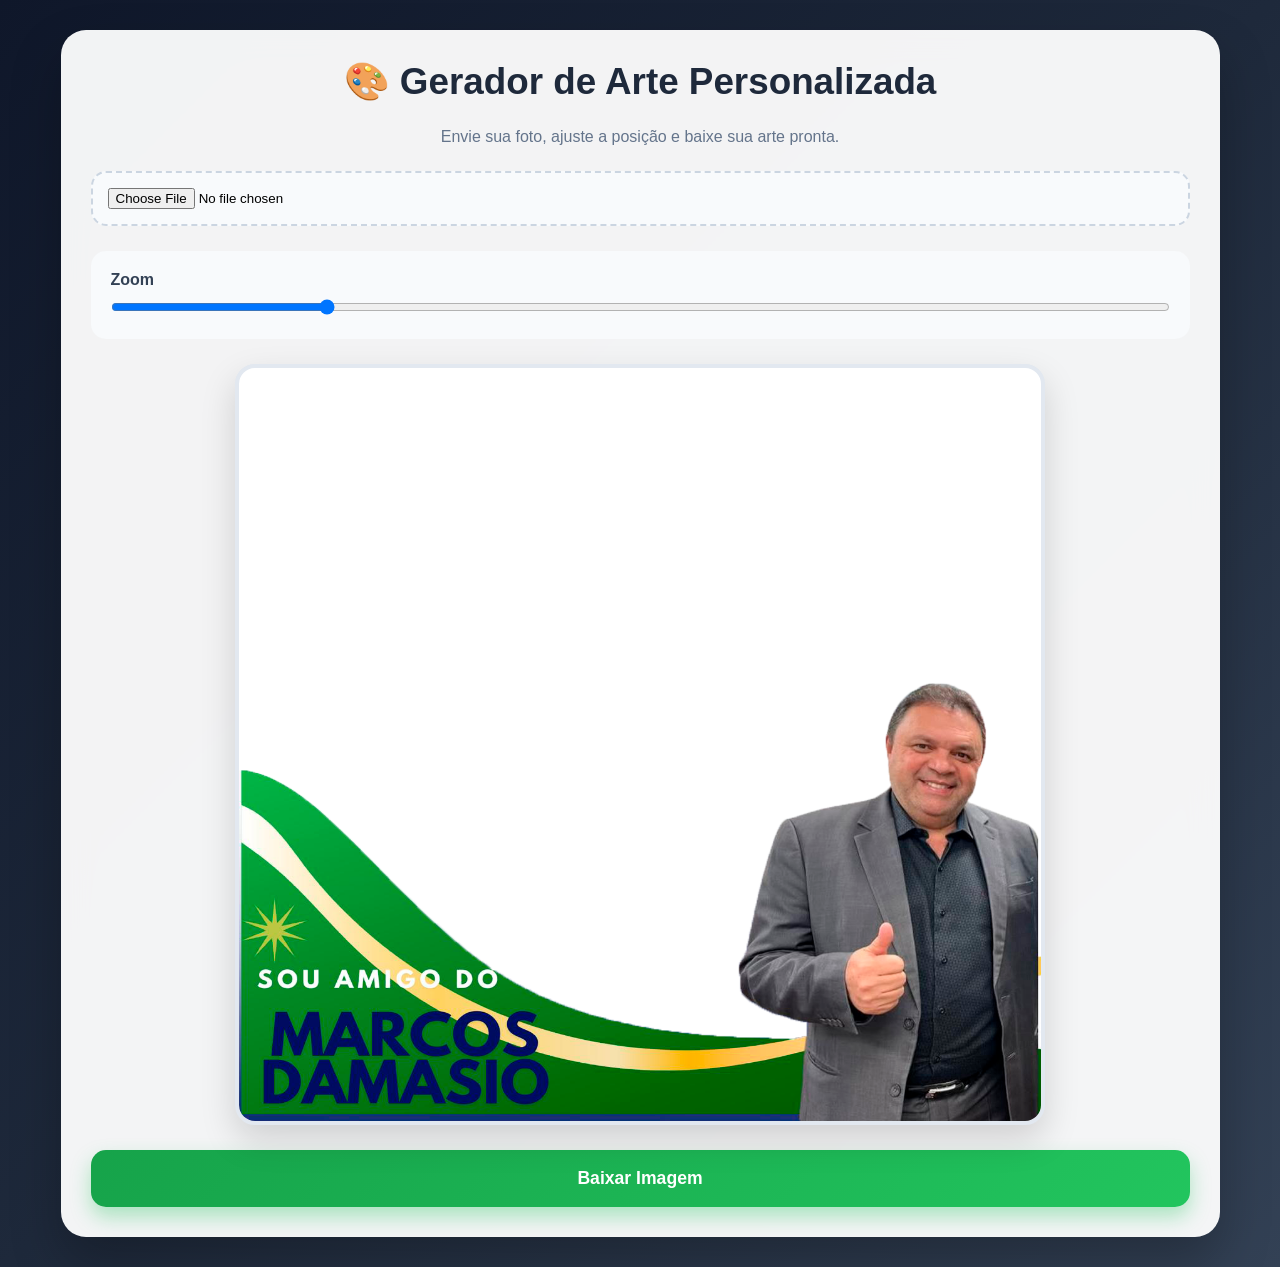
==== app/index.html @ 7fcb2860 "Add files via upload" ====
<!DOCTYPE html>
<html lang="pt-BR">
<head>
    <meta charset="UTF-8">
    <meta name="viewport" content="width=device-width, initial-scale=1.0">
    <title>Gerador de Arte</title>

    <link rel="stylesheet" href="css/style.css">
</head>
<body>

    <div class="container">

        <h1>🎨 Gerador de Arte Personalizada</h1>

        <p class="subtitle">
            Envie sua foto, ajuste a posição e baixe sua arte pronta.
        </p>

        <input type="file" id="upload" accept="image/*">

        <div class="controls">
            <label>Zoom</label>
            <input
                type="range"
                id="zoom"
                min="0.5"
                max="3"
                step="0.01"
                value="1">
        </div>

        <div id="editor">

            <canvas id="preview"></canvas>

            <img
                id="overlay"
                src="img/Molde V0.2.png"
                alt="Molde">

        </div>

        <button id="download">
            Baixar Imagem
        </button>

    </div>

    <script src="script/script.js"></script>

</body>
</html>
---- app/css/style.css ----
* {
    margin: 0;
    padding: 0;
    box-sizing: border-box;
}

body {
    min-height: 100vh;
    font-family: "Segoe UI", sans-serif;

    background:
        linear-gradient(
            135deg,
            #0f172a,
            #1e293b,
            #334155
        );

    display: flex;
    justify-content: center;
    align-items: center;

    padding: 30px;
}

.container {
    width: 1200px;
    max-width: 95%;

    background: rgba(255,255,255,0.95);

    backdrop-filter: blur(15px);

    border-radius: 25px;

    padding: 30px;

    box-shadow:
        0 25px 50px rgba(0,0,0,0.25);
}

h1 {
    text-align: center;

    font-size: 2.3rem;

    margin-bottom: 25px;

    color: #1e293b;
}

.subtitle {
    text-align: center;
    color: #64748b;
    margin-bottom: 25px;
    font-size: 1rem;
}

input[type="file"] {
    width: 100%;

    padding: 15px;

    border: 2px dashed #cbd5e1;

    border-radius: 15px;

    background: #f8fafc;

    cursor: pointer;

    transition: 0.3s;
}

input[type="file"]:hover {
    border-color: #2563eb;
}

.controls {
    margin-top: 25px;

    background: #f8fafc;

    padding: 20px;

    border-radius: 15px;
}

.controls label {
    display: block;

    margin-bottom: 10px;

    font-weight: 600;

    color: #334155;
}

input[type="range"] {
    width: 100%;
    cursor: pointer;
}

#editor {

    margin: 25px auto;

    position: relative;

    width: 810px;
    height: 761px;

    max-width: 100%;

    border-radius: 20px;

    overflow: hidden;

    border: 4px solid #e2e8f0;

    background: #fff;

    box-shadow:
        0 15px 35px rgba(0,0,0,0.15);

    cursor: grab;
}

#editor:active {
    cursor: grabbing;
}

#preview {
    width: 100%;
    height: 100%;
    display: block;
}

#overlay {
    position: absolute;

    inset: 0;

    width: 100%;
    height: 100%;

    pointer-events: none;
}

button {

    width: 100%;

    border: none;

    padding: 18px;

    font-size: 1.1rem;

    font-weight: bold;

    border-radius: 15px;

    cursor: pointer;

    transition: 0.3s;

    background: linear-gradient(
        135deg,
        #16a34a,
        #22c55e
    );

    color: white;

    box-shadow:
        0 10px 20px rgba(34,197,94,0.35);
}

button:hover {

    transform: translateY(-2px);

    box-shadow:
        0 15px 25px rgba(34,197,94,0.45);
}

button:active {
    transform: scale(0.98);
}

@media (max-width: 900px) {

    .container {
        padding: 20px;
    }

    h1 {
        font-size: 1.8rem;
    }

    #editor {
        width: 100%;
        height: auto;
        aspect-ratio: 810 / 761;
    }
}

#editor {
    touch-action: none;
}
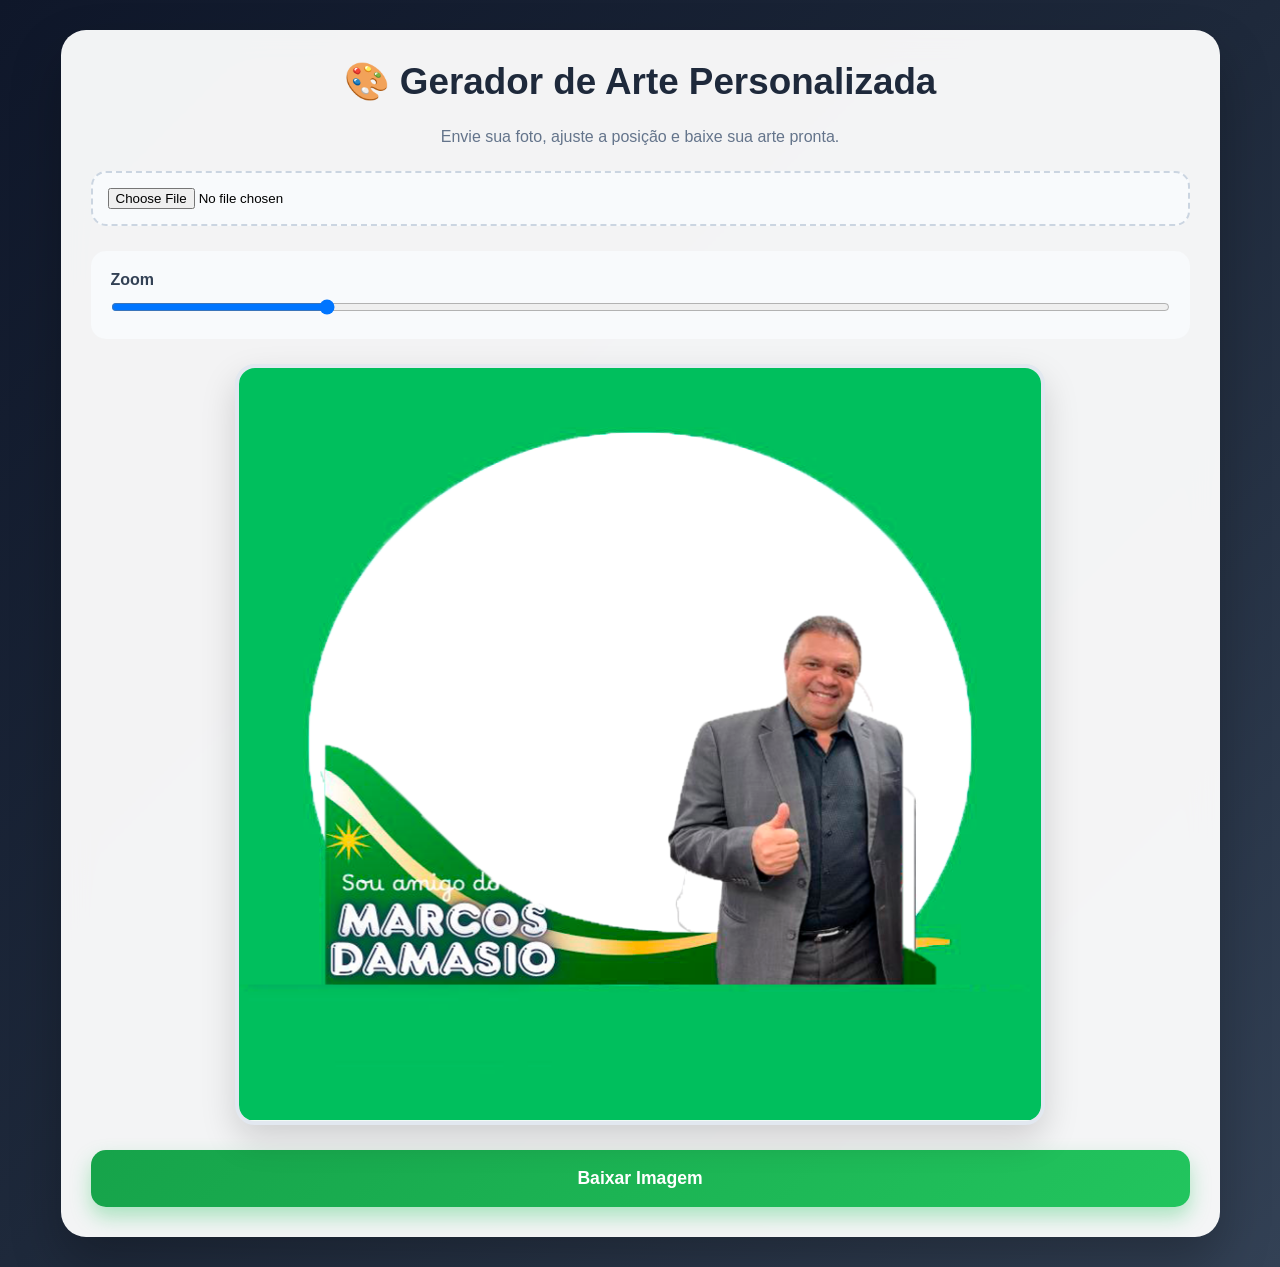
==== commit 0a1133e8: "Update index.html" ====
--- a/app/index.html
+++ b/app/index.html
@@ -36,7 +36,7 @@
 
             <img
                 id="overlay"
-                src="img/Molde V0.2.png"
+                src="img/Molde V0.3.png"
                 alt="Molde">
 
         </div>
@@ -50,4 +50,4 @@
     <script src="script/script.js"></script>
 
 </body>
-</html>+</html>
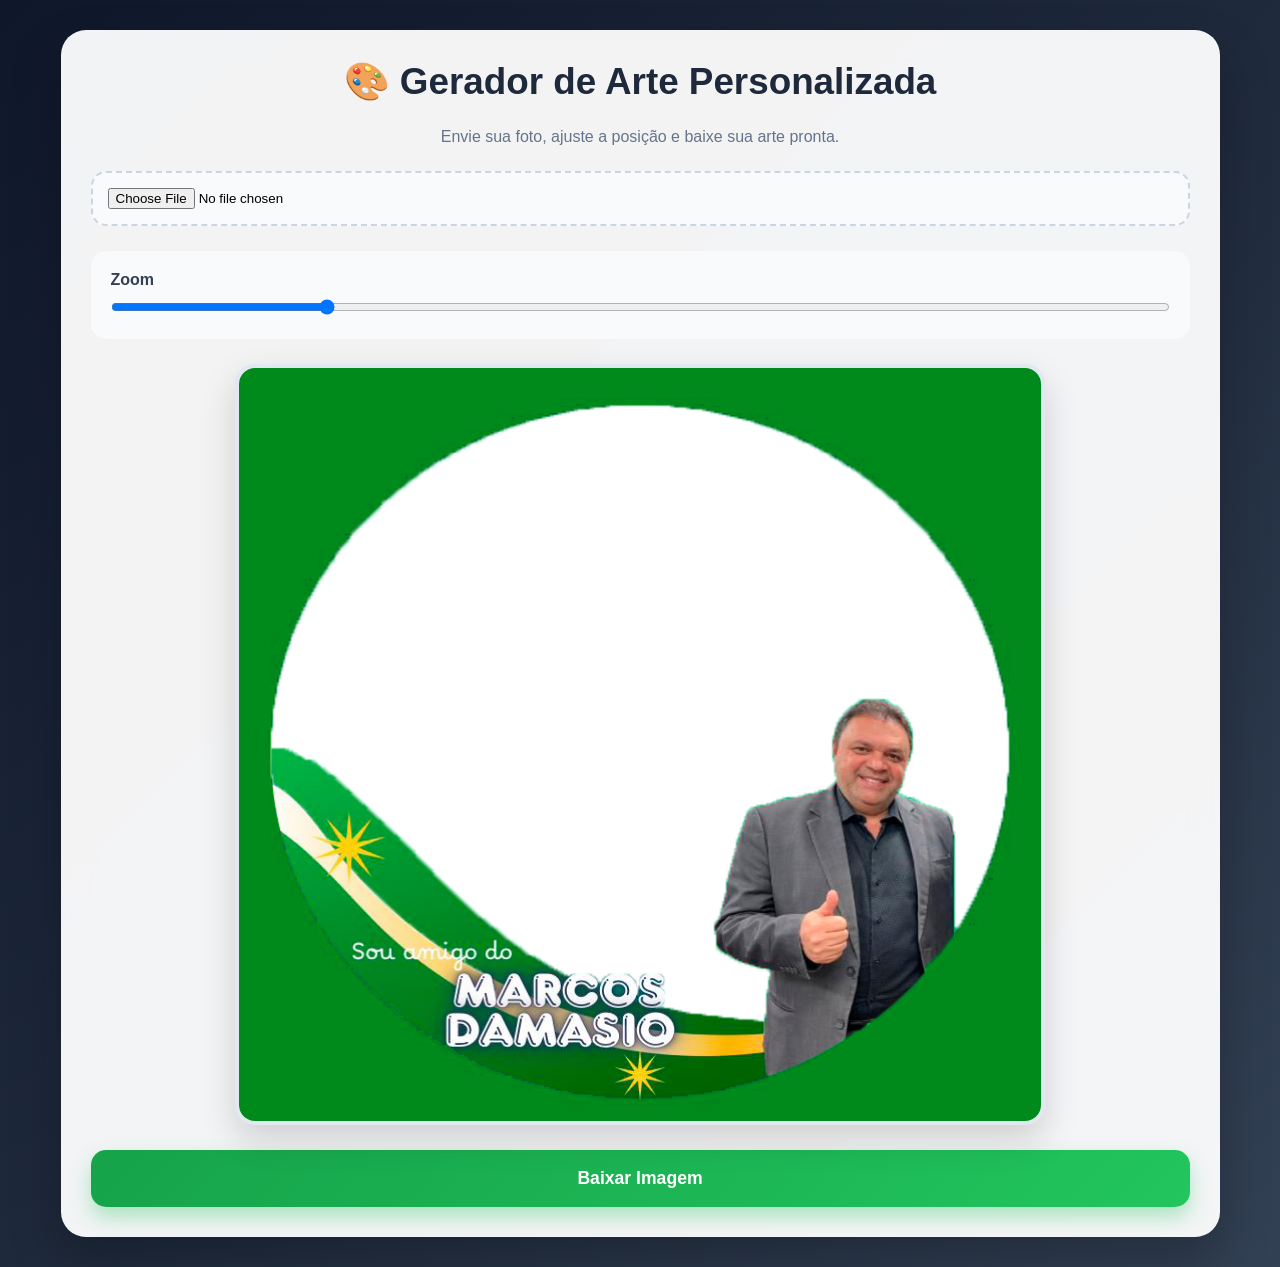
==== commit f1b6aa5d: "Update index.html" ====
--- a/app/index.html
+++ b/app/index.html
@@ -36,7 +36,7 @@
 
             <img
                 id="overlay"
-                src="img/Molde V0.3.png"
+                src="img/Molde V0.4.png"
                 alt="Molde">
 
         </div>
